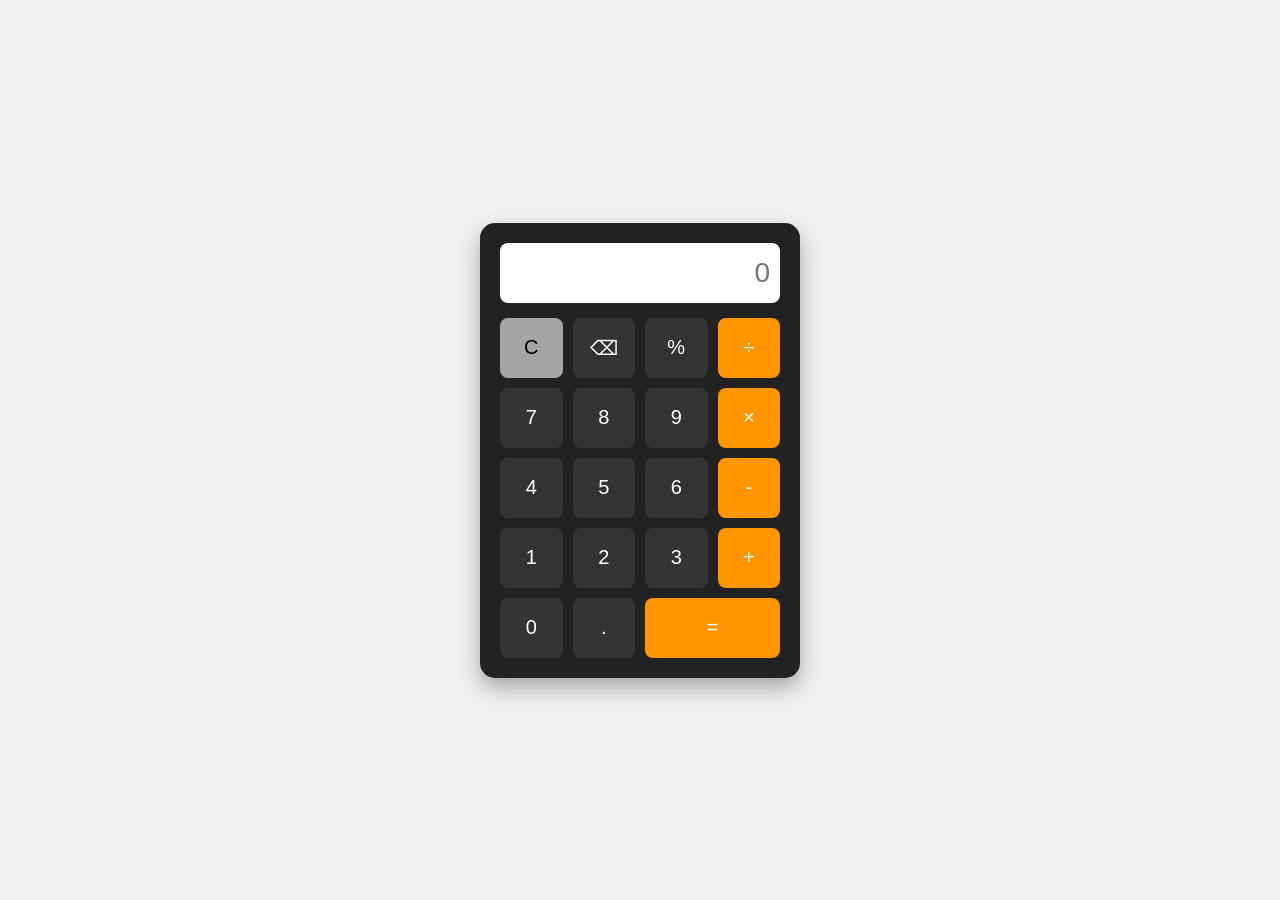
==== WebDev-L2-Calculator/index.html @ bf1120d0 "Add Python internship projects and web calculator" ====
<!DOCTYPE html>
<html lang="en">
<head>
<meta charset="UTF-8">
<meta name="viewport" content="width=device-width, initial-scale=1.0">
<title>Calculator - Oasis</title>
<link rel="stylesheet" href="style.css">
</head>
<body>
<div class="calculator">
  <input type="text" id="display" readonly placeholder="0">
  <div class="buttons">
    <button class="calc-btn clear">C</button>
    <button class="calc-btn">⌫</button>
    <button class="calc-btn">%</button>
    <button class="calc-btn operator">÷</button>
    
    <button class="calc-btn">7</button>
    <button class="calc-btn">8</button>
    <button class="calc-btn">9</button>
    <button class="calc-btn operator">×</button>
    
    <button class="calc-btn">4</button>
    <button class="calc-btn">5</button>
    <button class="calc-btn">6</button>
    <button class="calc-btn operator">-</button>
    
    <button class="calc-btn">1</button>
    <button class="calc-btn">2</button>
    <button class="calc-btn">3</button>
    <button class="calc-btn operator">+</button>
    
    <button class="calc-btn">0</button>
    <button class="calc-btn">.</button>
    <button class="calc-btn equal">=</button>
  </div>
</div>
<script src="script.js"></script>
</body>
</html>
---- WebDev-L2-Calculator/style.css ----
* {
    box-sizing: border-box;
}

body {
    display: flex;
    justify-content: center;
    align-items: center;

    min-height: 100vh;
    margin: 0;

    background: #f0f0f0;
    font-family: Arial, sans-serif;
}

.calculator {
    width: 320px;
    padding: 20px;

    background: #222;
    border-radius: 15px;

    box-shadow: 0 10px 20px rgba(0, 0, 0, 0.3);
}

#display {
    width: 100%;
    height: 60px;

    margin-bottom: 15px;
    padding: 10px;

    font-size: 28px;
    text-align: right;

    border: none;
    border-radius: 8px;
    outline: none;

    background: white;
}

.buttons {
    display: grid;
    grid-template-columns: repeat(4, 1fr);
    gap: 10px;
}

.calc-btn {
    height: 60px;

    font-size: 20px;

    border: none;
    border-radius: 8px;

    cursor: pointer;

    background: #333;
    color: white;

    transition: 0.15s;
}

.calc-btn:hover {
    background: #444;
}

.calc-btn:active {
    transform: scale(0.95);
}

.operator {
    background: #ff9500;
}

.operator:hover {
    background: #e68600;
}

.equal {
    background: #ff9500;
    grid-column: span 2;
}

.equal:hover {
    background: #e68600;
}

.clear {
    background: #a5a5a5;
    color: black;
}

.clear:hover {
    background: #bdbdbd;
}
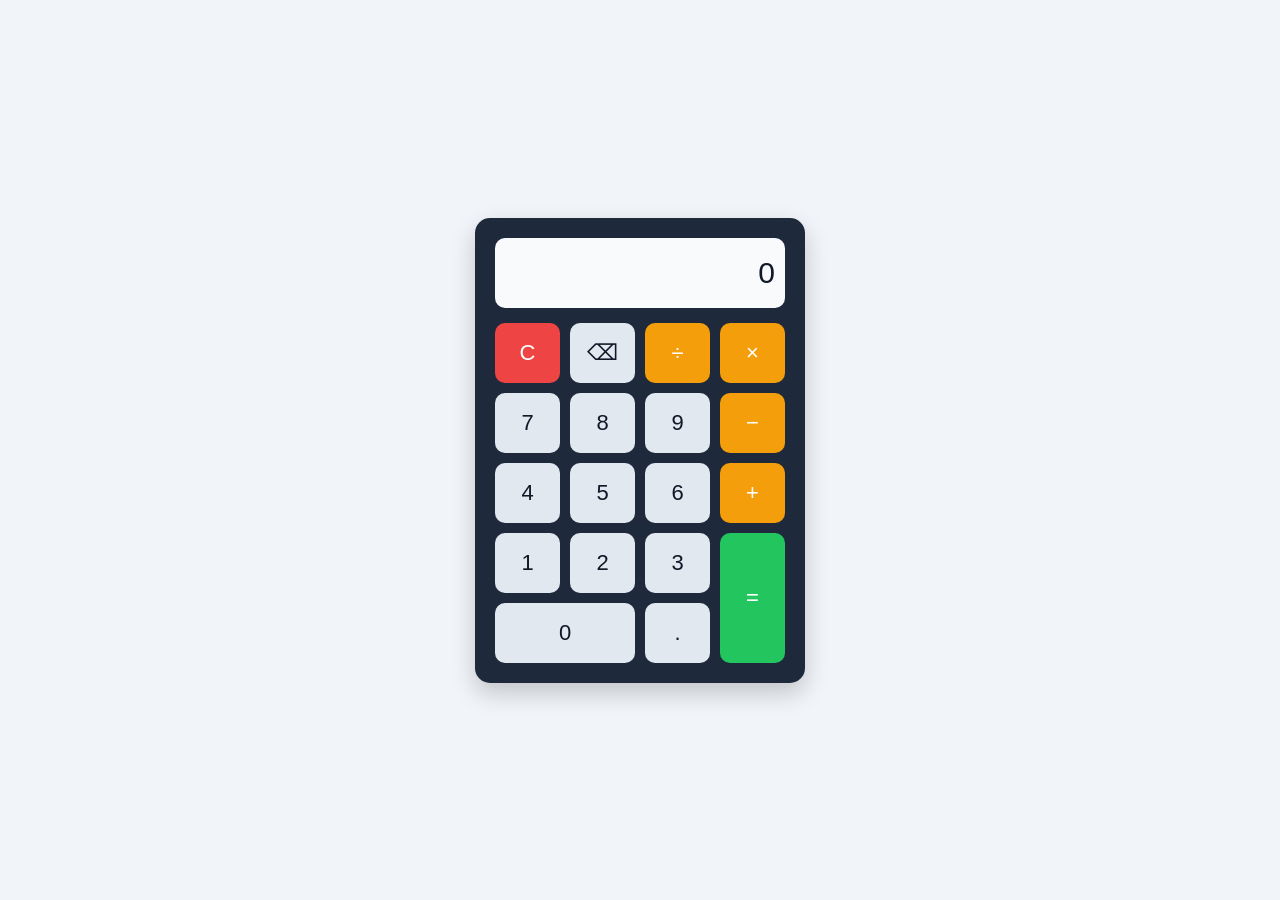
==== commit 988acc56: "complete calculator task" ====
--- a/WebDev-L2-Calculator/index.html
+++ b/WebDev-L2-Calculator/index.html
@@ -1,40 +1,46 @@
 <!DOCTYPE html>
 <html lang="en">
 <head>
-<meta charset="UTF-8">
-<meta name="viewport" content="width=device-width, initial-scale=1.0">
-<title>Calculator - Oasis</title>
-<link rel="stylesheet" href="style.css">
+    <meta charset="UTF-8">
+    <meta name="viewport" content="width=device-width, initial-scale=1.0">
+    <title>Calculator - Oasis</title>
+    <link rel="stylesheet" href="style.css">
 </head>
+
 <body>
-<div class="calculator">
-  <input type="text" id="display" readonly placeholder="0">
-  <div class="buttons">
-    <button class="calc-btn clear">C</button>
-    <button class="calc-btn">⌫</button>
-    <button class="calc-btn">%</button>
-    <button class="calc-btn operator">÷</button>
-    
-    <button class="calc-btn">7</button>
-    <button class="calc-btn">8</button>
-    <button class="calc-btn">9</button>
-    <button class="calc-btn operator">×</button>
-    
-    <button class="calc-btn">4</button>
-    <button class="calc-btn">5</button>
-    <button class="calc-btn">6</button>
-    <button class="calc-btn operator">-</button>
-    
-    <button class="calc-btn">1</button>
-    <button class="calc-btn">2</button>
-    <button class="calc-btn">3</button>
-    <button class="calc-btn operator">+</button>
-    
-    <button class="calc-btn">0</button>
-    <button class="calc-btn">.</button>
-    <button class="calc-btn equal">=</button>
-  </div>
-</div>
-<script src="script.js"></script>
+
+    <div class="calculator">
+
+        <input type="text" id="display" value="0" readonly>
+
+        <div class="buttons">
+
+            <button class="clear" id="clear">C</button>
+            <button id="backspace">⌫</button>
+            <button class="operator" data-operator="/">÷</button>
+            <button class="operator" data-operator="*">×</button>
+
+            <button class="number">7</button>
+            <button class="number">8</button>
+            <button class="number">9</button>
+            <button class="operator" data-operator="-">−</button>
+
+            <button class="number">4</button>
+            <button class="number">5</button>
+            <button class="number">6</button>
+            <button class="operator" data-operator="+">+</button>
+
+            <button class="number">1</button>
+            <button class="number">2</button>
+            <button class="number">3</button>
+            <button id="equals">=</button>
+
+            <button class="number zero">0</button>
+            <button id="decimal">.</button>
+
+        </div>
+    </div>
+
+    <script src="script.js"></script>
 </body>
 </html>
--- a/WebDev-L2-Calculator/style.css
+++ b/WebDev-L2-Calculator/style.css
@@ -1,44 +1,37 @@
 * {
     box-sizing: border-box;
+    margin: 0;
+    padding: 0;
 }
 
 body {
+    min-height: 100vh;
     display: flex;
     justify-content: center;
     align-items: center;
-
-    min-height: 100vh;
-    margin: 0;
-
-    background: #f0f0f0;
+    background: #f1f5f9;
     font-family: Arial, sans-serif;
 }
 
 .calculator {
-    width: 320px;
+    width: 330px;
     padding: 20px;
-
-    background: #222;
+    background: #1e293b;
     border-radius: 15px;
-
-    box-shadow: 0 10px 20px rgba(0, 0, 0, 0.3);
+    box-shadow: 0 10px 25px rgba(0, 0, 0, 0.2);
 }
 
 #display {
     width: 100%;
-    height: 60px;
-
+    height: 70px;
     margin-bottom: 15px;
     padding: 10px;
-
-    font-size: 28px;
+    border: none;
+    border-radius: 10px;
+    background: #f8fafc;
+    color: #111827;
+    font-size: 30px;
     text-align: right;
-
-    border: none;
-    border-radius: 8px;
-    outline: none;
-
-    background: white;
 }
 
 .buttons {
@@ -47,52 +40,49 @@
     gap: 10px;
 }
 
-.calc-btn {
+button {
     height: 60px;
-
-    font-size: 20px;
-
     border: none;
-    border-radius: 8px;
-
+    border-radius: 10px;
+    background: #e2e8f0;
+    color: #111827;
+    font-size: 22px;
     cursor: pointer;
-
-    background: #333;
-    color: white;
-
-    transition: 0.15s;
 }
 
-.calc-btn:hover {
-    background: #444;
-}
-
-.calc-btn:active {
-    transform: scale(0.95);
+button:hover {
+    background: #cbd5e1;
 }
 
 .operator {
-    background: #ff9500;
+    background: #f59e0b;
+    color: white;
 }
 
 .operator:hover {
-    background: #e68600;
-}
-
-.equal {
-    background: #ff9500;
-    grid-column: span 2;
-}
-
-.equal:hover {
-    background: #e68600;
+    background: #d97706;
 }
 
 .clear {
-    background: #a5a5a5;
-    color: black;
+    background: #ef4444;
+    color: white;
 }
 
 .clear:hover {
-    background: #bdbdbd;
+    background: #dc2626;
+}
+
+#equals {
+    background: #22c55e;
+    color: white;
+    grid-row: span 2;
+    height: 130px;
+}
+
+#equals:hover {
+    background: #16a34a;
+}
+
+.zero {
+    grid-column: span 2;
 }
